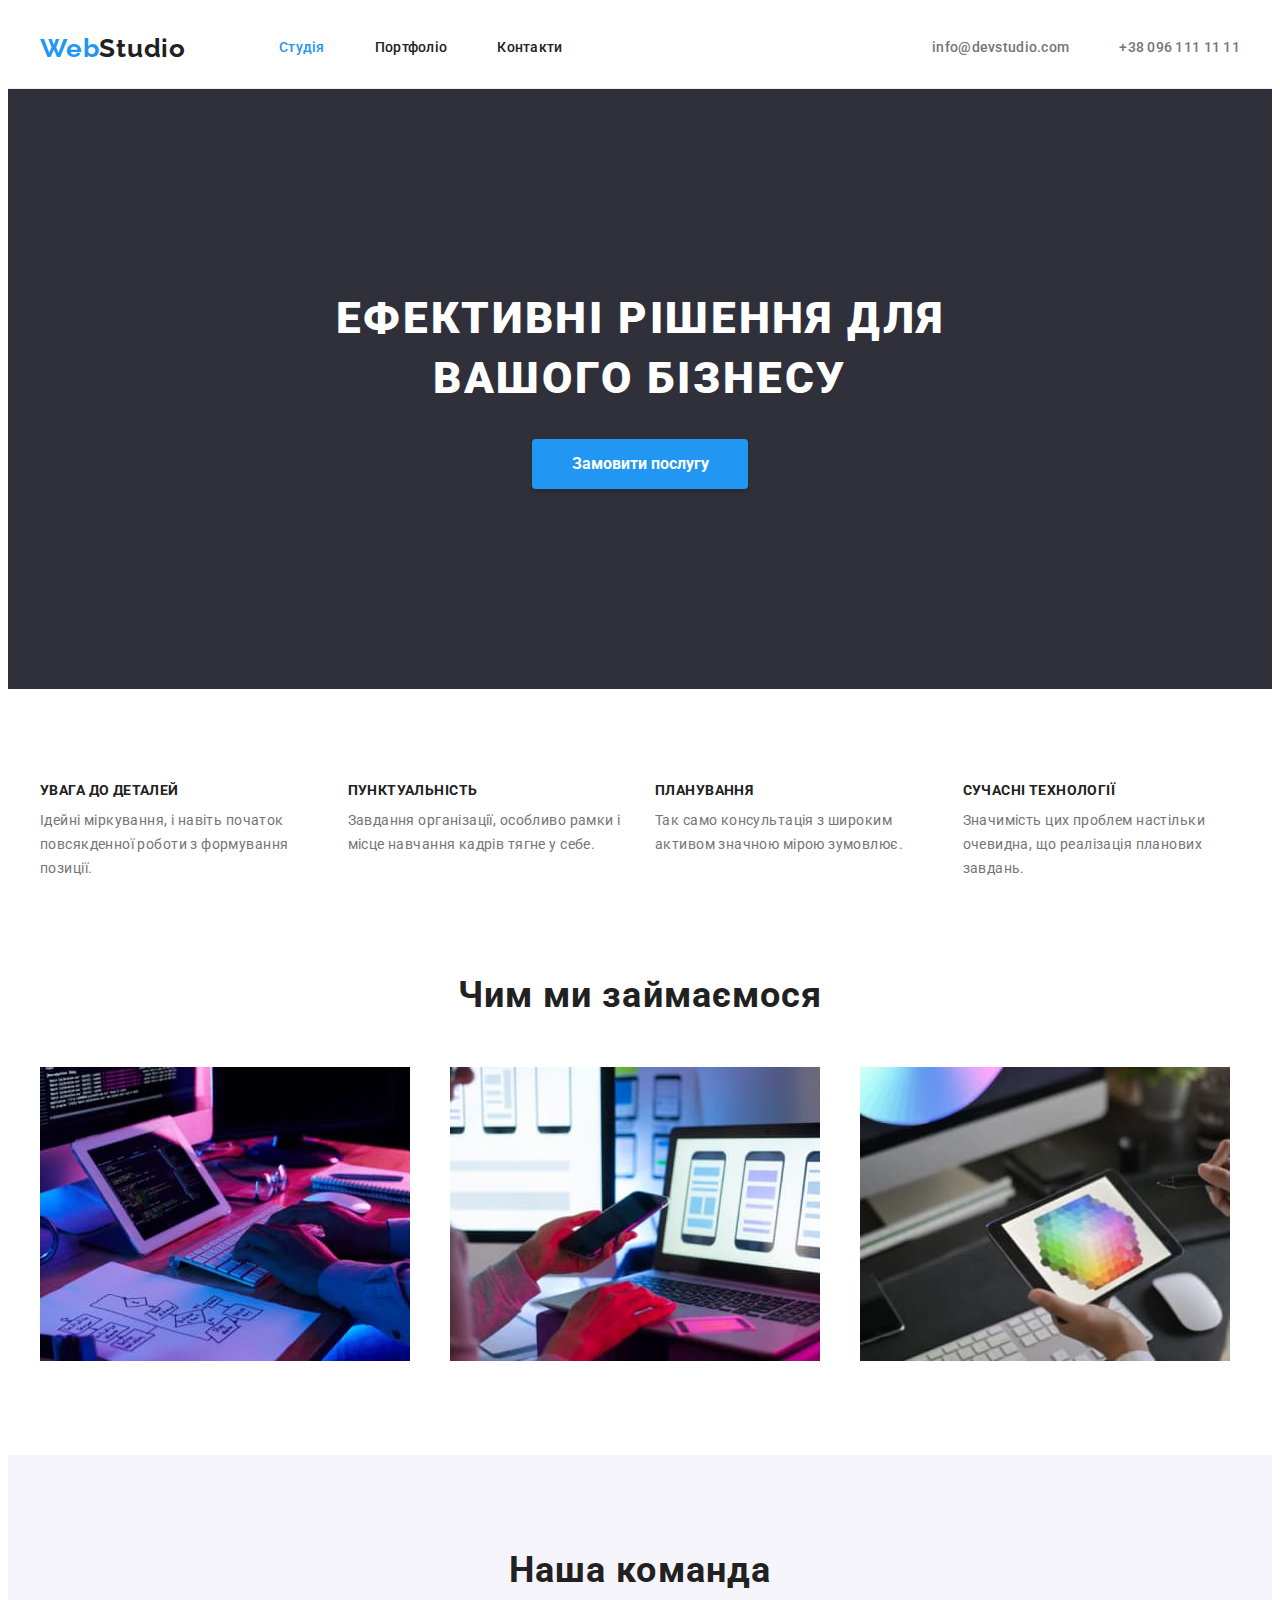
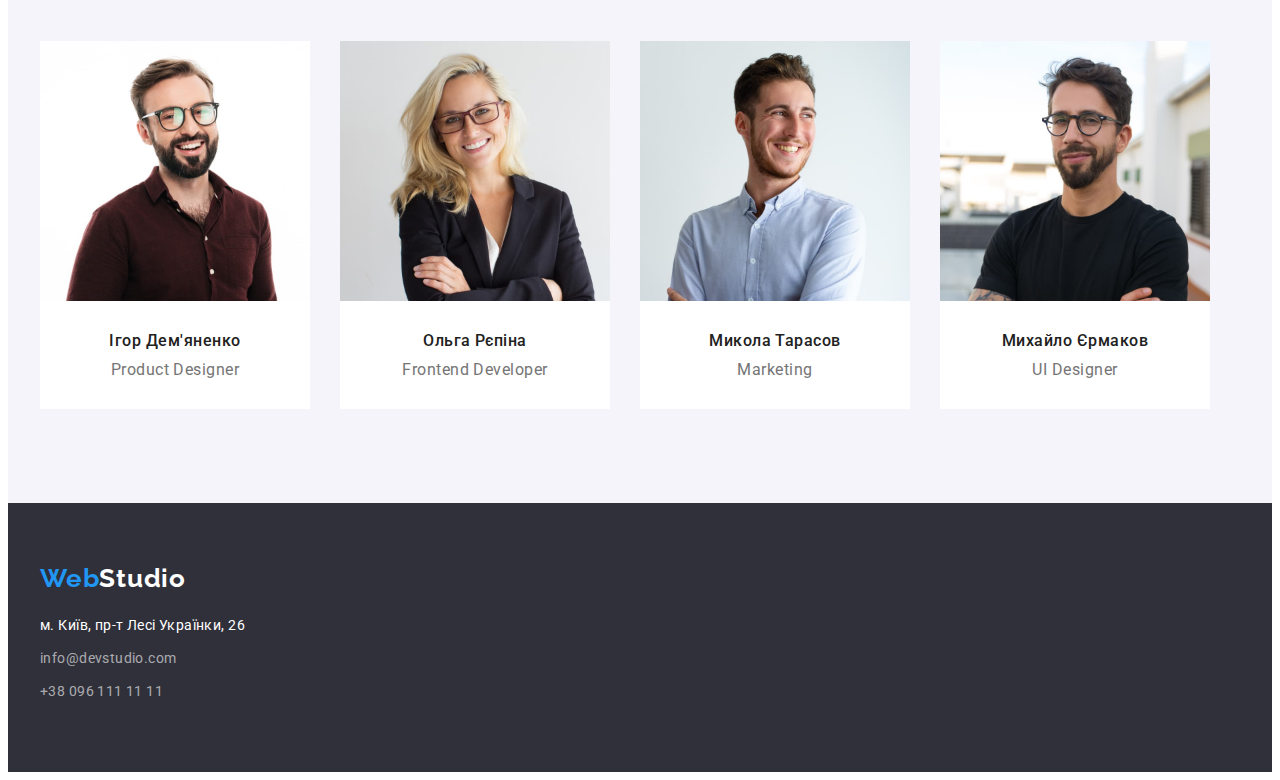
==== index.html @ 2ef39033 "Перенесены файлы." ====
<!DOCTYPE html>
<html lang="uk">

<head>
  <meta charset="UTF-8" />
  <meta http-equiv="X-UA-Compatible" content="IE=edge" />
  <meta name="viewport" content="width=device-width, initial-scale=1.0" />
  <title>Document</title>
  <link rel="preconnect" href="https://fonts.googleapis.com" />
  <link rel="preconnect" href="https://fonts.gstatic.com" crossorigin />
  <link href="https://fonts.googleapis.com/css2?family=Raleway:wght@700&family=Roboto:wght@400;500;700;900&display=swap"
    rel="stylesheet" />
  <link rel="stylesheet" href="https://cdnjs.cloudflare.com/ajax/libs/modern-normalize/1.1.0/modern-normalize.min.css"
    integrity="sha512-wpPYUAdjBVSE4KJnH1VR1HeZfpl1ub8YT/NKx4PuQ5NmX2tKuGu6U/JRp5y+Y8XG2tV+wKQpNHVUX03MfMFn9Q=="
    crossorigin="anonymous" referrerpolicy="no-referrer" />
  <link rel="stylesheet" href="./css/styles.css" />
</head>

<body>
  <!--Header-->
  <header class="header">
    <div class="container header-navigation">
      <nav class="navigation header-navigation">
        <a class="logo link" href="./index.html">Web<span>Studio</span></a>

        <ul class="header-list list">
          <li class="list-item">
            <a class="header-item link current" href="./index.html">Студія</a>
          </li>
          <li class="list-item">
            <a class="header-item link" href="./portfolio.html">Портфоліо</a>
          </li>
          <li class="list-item"><a class="header-item link" href="#">Контакти</a></li>
        </ul>
      </nav>
      <ul class="header-adress list">
        <li class="list-item">
          <a class="adress-item link" href="mailto:info@devstudio.com">info@devstudio.com</a>
        </li>
        <li class="list-item">
          <a class="adress-item link" href="tel:+380961111111">+38 096 111 11 11</a>
        </li>
      </ul>
    </div>
  </header>

  <main>
    <!--Heroes-->
    <section class="heroes">
      <div class="container">
        <h1 class="heroes-titel">Ефективні рішення для вашого бізнесу</h1>
        <button class="heroes-button" type="button">Замовити послугу</button>
      </div>
    </section>

    <!--Feature-->
    <section class="feature">
      <div class="container">
        <h2 class="visually-hidden">Особливості</h2>
        <ul class="feature-list list">
          <li class="feature-item">
            <h3 class="feature-titel">увага до деталей</h3>
            <p class="feature-text">
              Ідейні міркування, і навіть початок повсякденної роботи з формування позиції.
            </p>
          </li>
          <li class="feature-item">
            <h3 class="feature-titel">пунктуальність</h3>
            <p class="feature-text">
              Завдання організації, особливо рамки і місце навчання кадрів тягне у себе.
            </p>
          </li>
          <li class="feature-item">
            <h3 class="feature-titel">планування</h3>
            <p class="feature-text">
              Так само консультація з широким активом значною мірою зумовлює.
            </p>
          </li>
          <li class="feature-item">
            <h3 class="feature-titel">сучасні технології</h3>
            <p class="feature-text">
              Значимість цих проблем настільки очевидна, що реалізація планових завдань.
            </p>
          </li>
        </ul>
      </div>
    </section>

    <!--Activities-->
    <section class="activities">
      <div class="container">
        <h2 class="activities-titel">Чим ми займаємося</h2>
        <ul class="activities-list list">
          <li class="activities-list-item">
            <img class="activities-item" src="./images/work-on-laptop.jpg"
              alt="людина набирає на клавіатурі, на моніторі зображено код" width="370" />
          </li>
          <li class="activities-list-item">
            <img class="activities-item" src="./images/notebook-and-tel.jpg"
              alt="людина тримає телефон на моніторі зображення розмітки на телефон" width="370" />
          </li>
          <li class="activities-list-item">
            <img class="activities-item" src="./images/laptop-and-mause.jpg" alt="на планшеті зображено колірну палітру"
              width="370" />
          </li>
        </ul>
      </div>
    </section>

    <!--Our team-->
    <section class="team">
      <div class="container">
        <h2 class="team-titel">Наша команда</h2>
        <ul class="team-list list">
          <li class="team-list-item">
            <img class="team-image" src="./images/team/product-designer.jpg" alt="продакт дизайнер" width="270" />
            <h3 class="team-undertitel">Ігор Дем'яненко</h3>
            <p class="team-text">Product Designer</p>
          </li>
          <li class="team-list-item">
            <img class="team-image" src="./images/team/frontend-developer.jpg" alt="фронтенд розробник" width="270" />
            <h3 class="team-undertitel">Ольга Рєпіна</h3>
            <p class="team-text">Frontend Developer</p>
          </li>
          <li class="team-list-item">
            <img class="team-image" src="./images/team/marketing.jpg" alt="маркетолог" width="270" />
            <h3 class="team-undertitel">Микола Тарасов</h3>
            <p class="team-text">Marketing</p>
          </li>
          <li class="team-list-item">
            <img class="team-image" src="./images/team/uI-designer.jpg" alt="UI-дизайнер" width="270" />
            <h3 class="team-undertitel">Михайло Єрмаков</h3>
            <p class="team-text">UI Designer</p>
          </li>
        </ul>
      </div>
    </section>
  </main>

  <!--Footer-->
  <footer class="footer">
    <div class="container">
      <a href="./index.html" class="logo link footer">Web<span>Studio</span></a>
      <address class="footer-adress">
        <ul class="list">
          <li>
            <a class="footer-link link" href="https://goo.gl/maps/mQ2EMZRai4qMG1Mf6" target="_blank"
              rel="noopener noreferrer nofollow">м. Київ, пр-т Лесі Українки, 26
            </a>
          </li>
          <li>
            <a class="footer-link link adress-link" href="mailto:info@devstudio.com">info@devstudio.com</a>
          </li>
          <li>
            <a class="footer-link link adress-link" href="tel:+380961111111">+38 096 111 11 11</a>
          </li>
        </ul>
      </address>
    </div>
  </footer>
</body>

</html>
---- css/styles.css ----
:root {
  --main-color-titel: #212121;
  --main-color-text: #757575;
  --color-blue: #2196f3;
  --color-white: #ffffff;
  --color-activ-button: #188ce8;
  --color-background-heroes: #2f303a;
  --color-background-our-team: #f5f4fa;
  --color-border: #eeeeee;
  --color-backgraund-link: rgba(255, 255, 255, 0.6);
  --color-border-head: #ececec;
}

body {
  font-family: 'Roboto', sans-serif;
  background-color: var(--color-white);
  color: var(--main-color-text);
}

.container {
  margin-left: auto;
  margin-right: auto;
  width: 1200px;
  padding-left: 15px;
  padding-right: 15px;
  /* outline: 2px solid red; */
}

.link {
  text-decoration: none;
  font-style: normal;
}

.list {
  list-style: none;
  margin: 0;
  padding: 0;
}

.visually-hidden {
  position: absolute;
  width: 1px;
  height: 1px;
  margin: -1px;
  border: 0;
  padding: 0;
  white-space: nowrap;
  clip-path: inset(100%);
  clip: rect(0 0 0 0);
  overflow: hidden;
}

h1,
h2,
h3,
h4,
h5,
h6,
p {
  margin: 0;
  padding: 0;
}

/* HEADER */
.header {
  border-bottom: 1px solid var(--color-border-head);
}

.header-navigation {
  display: flex;
  align-items: center;
}

.logo {
  margin-right: 93px;

  font-family: 'Raleway', sans-serif;
  font-weight: 700;
  font-size: 26px;
  line-height: 1.19;
  letter-spacing: 0.03em;
  color: var(--color-blue);
}

.logo > span {
  color: var(--main-color-titel);
}

.header-list {
  display: flex;
}

.header-list > .list-item:not(:last-child) {
  margin-right: 50px;
}

.header-item {
  display: block;
  padding-top: 32px;
  padding-bottom: 32px;

  font-weight: 500;
  font-size: 14px;
  line-height: 1.14;
  letter-spacing: 0.02em;
  color: var(--main-color-titel);
}

.header-item.current {
  color: var(--color-blue);
}

.header-item:hover,
.header-item:focus {
  color: var(--color-blue);
}

.header-adress {
  display: flex;
  margin-left: auto;
}

.header-adress > .list-item:not(:last-child) {
  margin-right: 50px;
}

.adress-item {
  display: block;
  padding-top: 32px;
  padding-bottom: 32px;

  font-weight: 500;
  font-size: 14px;
  line-height: 1.14;
  letter-spacing: 0.02em;
  color: var(--main-color-text);
}

.adress-item:hover,
.adress-item:focus {
  color: var(--color-blue);
}

/* Heroes */
.heroes {
  padding-top: 200px;
  padding-bottom: 200px;
  text-align: center;

  background-color: var(--color-background-heroes);
}

.heroes-titel {
  max-width: 696px;
  margin-bottom: 30px;
  margin-left: auto;
  margin-right: auto;

  font-weight: 900;
  font-size: 44px;
  line-height: 1.36;
  letter-spacing: 0.06em;
  text-transform: uppercase;
  color: var(--color-white);
}

.heroes-button {
  display: inline-block;
  background: var(--color-blue);
  box-shadow: 0px 4px 4px rgba(0, 0, 0, 0.15);
  border-radius: 4px;
  padding: 10px 32px;
  min-width: 216px;
  border: none;

  color: var(--color-white);
  font-family: inherit;
  font-weight: 700;
  font-size: 16px;
  line-height: 1.88;
  text-align: center;
  cursor: pointer;
}

.heroes-button:hover {
  background: var(--color-activ-button);
}

/* Feature */
.feature {
  padding-top: 94px;
  padding-bottom: 94px;
}

.feature-list {
  display: flex;
  column-gap: 30px;
}

.feature-item {
  width: calc((100% - 3 * 30px) / 4);
}

.feature-titel {
  margin-bottom: 10px;

  font-weight: 700;
  font-size: 14px;
  line-height: 1.14;
  letter-spacing: 0.03em;
  text-transform: uppercase;
  color: var(--main-color-titel);
}

.feature-text {
  font-size: 14px;
  line-height: 1.71;
  letter-spacing: 0.03em;
}

/* Activities */
.activities {
  padding-bottom: 94px;
}

.activities-list {
  display: flex;
  column-gap: 30px;
}

.activities-list-item {
  width: calc((100% - 2 * 30px) / 3);
}

.activities-titel {
  margin-bottom: 50px;

  font-weight: 700;
  font-size: 36px;
  line-height: 1.17;
  text-align: center;
  letter-spacing: 0.03em;
  color: var(--main-color-titel);
}

.activities-item {
  display: block;
}

/* Our team */
.team {
  padding-top: 94px;
  padding-bottom: 94px;
  background-color: var(--color-background-our-team);
}

.team-list {
  display: flex;
  column-gap: 30px;
}

.team-list-item {
  width: calc((100% - 3 * 30px) / 4);
  background-color: var(--color-white);
}

.team-titel {
  margin-bottom: 50px;

  font-weight: 700;
  font-size: 36px;
  line-height: 1.17;
  text-align: center;
  letter-spacing: 0.03em;
  color: var(--main-color-titel);
}

.team-list-item {
  padding-bottom: 30px;
  width: 270px;
}

.team-image {
  display: block;
  margin-bottom: 30px;
}

.team-undertitel {
  margin-bottom: 10px;

  font-weight: 500;
  font-size: 16px;
  line-height: 1.19;
  letter-spacing: 0.03em;
  text-align: center;
  color: var(--main-color-titel);
}

.team-text {
  display: block;

  font-size: 16px;
  line-height: 1.19;
  letter-spacing: 0.03em;
  text-align: center;
}

/* Footer */
.footer {
  padding-top: 60px;
  padding-bottom: 60px;

  background: var(--color-background-heroes);
}

.logo.footer {
  display: inline-block;
  padding: 0;
  margin-bottom: 20px;
  margin-right: 0;
}

.logo.footer > span {
  color: var(--color-white);
}

.footer-adress {
  min-width: 231px;
}

.footer-link {
  display: inline-block;
  margin-bottom: 9px;

  font-size: 14px;
  line-height: 1.71;
  letter-spacing: 0.03em;
  color: var(--color-white);
}

.footer-link:hover,
.footer-link:focus {
  color: var(--color-blue);
}

.adress-link {
  color: var(--color-backgraund-link);
}

/*------------------------------------------- Project */
.project {
  padding-top: 94px;
  padding-bottom: 94px;
}

.project-button-list {
  display: flex;
  margin-bottom: 50px;
  justify-content: center;
}

.filter-list-item:not(:last-child) {
  margin-right: 8px;
}

.project-button {
  display: inline-block;
  padding: 6px 22px;
  min-width: 73px;

  font-family: inherit;
  font-weight: 500;
  font-size: 16px;
  line-height: 1.63;
  text-align: center;
  letter-spacing: 0.03em;
  color: var(--main-color-titel);
  cursor: pointer;

  background: var(--color-background-our-team);
  border: none;
  border-radius: 4px;
}

.project-button:hover,
.project-button:focus {
  color: var(--color-white);
  background-color: var(--color-blue);
}

.project-list {
  display: flex;
  flex-wrap: wrap;
  gap: 30px;
}

.item-project {
  width: calc((100% - 2 * 30px) / 3);
}

.project-imege {
  display: block;
}

.list-wraper {
  padding: 20px 24px;

  border-bottom: 1px solid var(--color-border);
  border-left: 1px solid var(--color-border);
  border-right: 1px solid var(--color-border);
}

.project-titel {
  margin-bottom: 4px;

  font-weight: 700;
  font-size: 18px;
  line-height: 2;
  letter-spacing: 0.06em;
  color: var(--main-color-titel);
}

.project-text {
  font-size: 16px;
  line-height: 1.88;
  letter-spacing: 0.03em;
  color: var(--main-color-text);
}
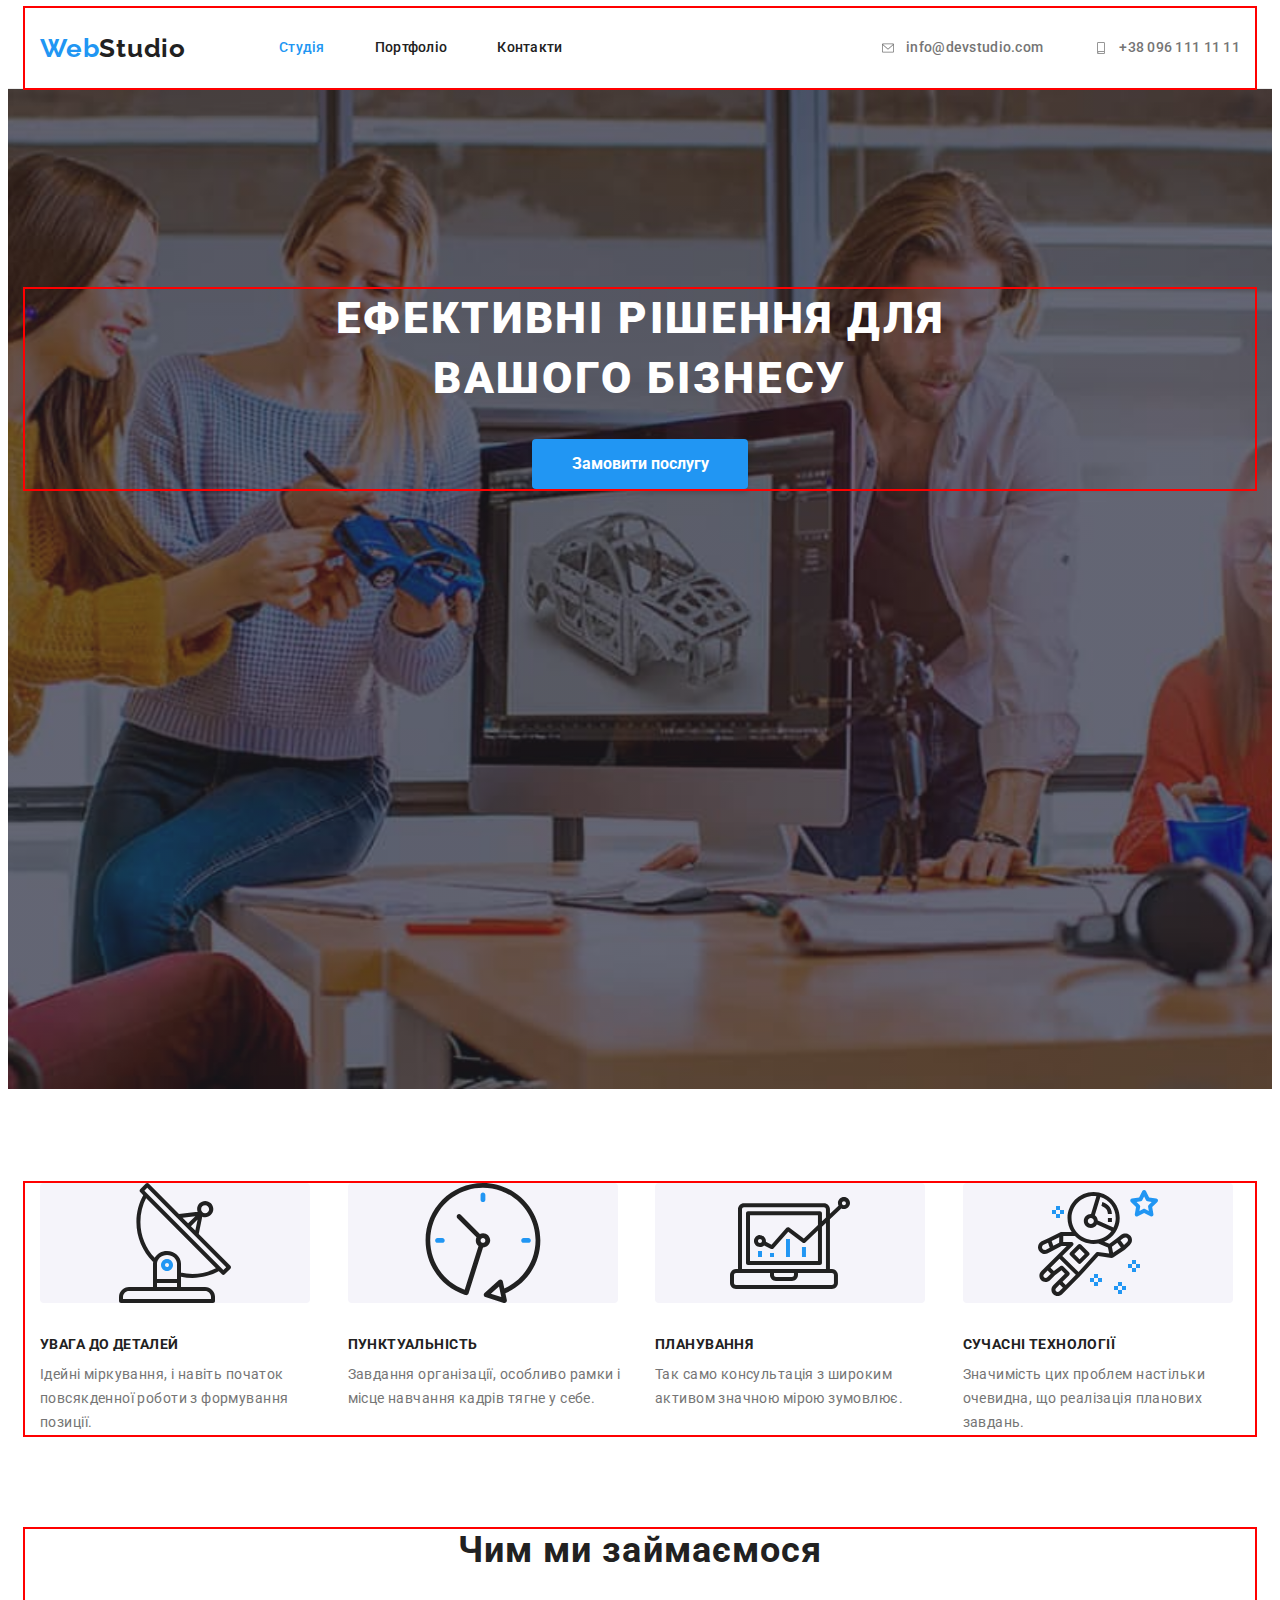
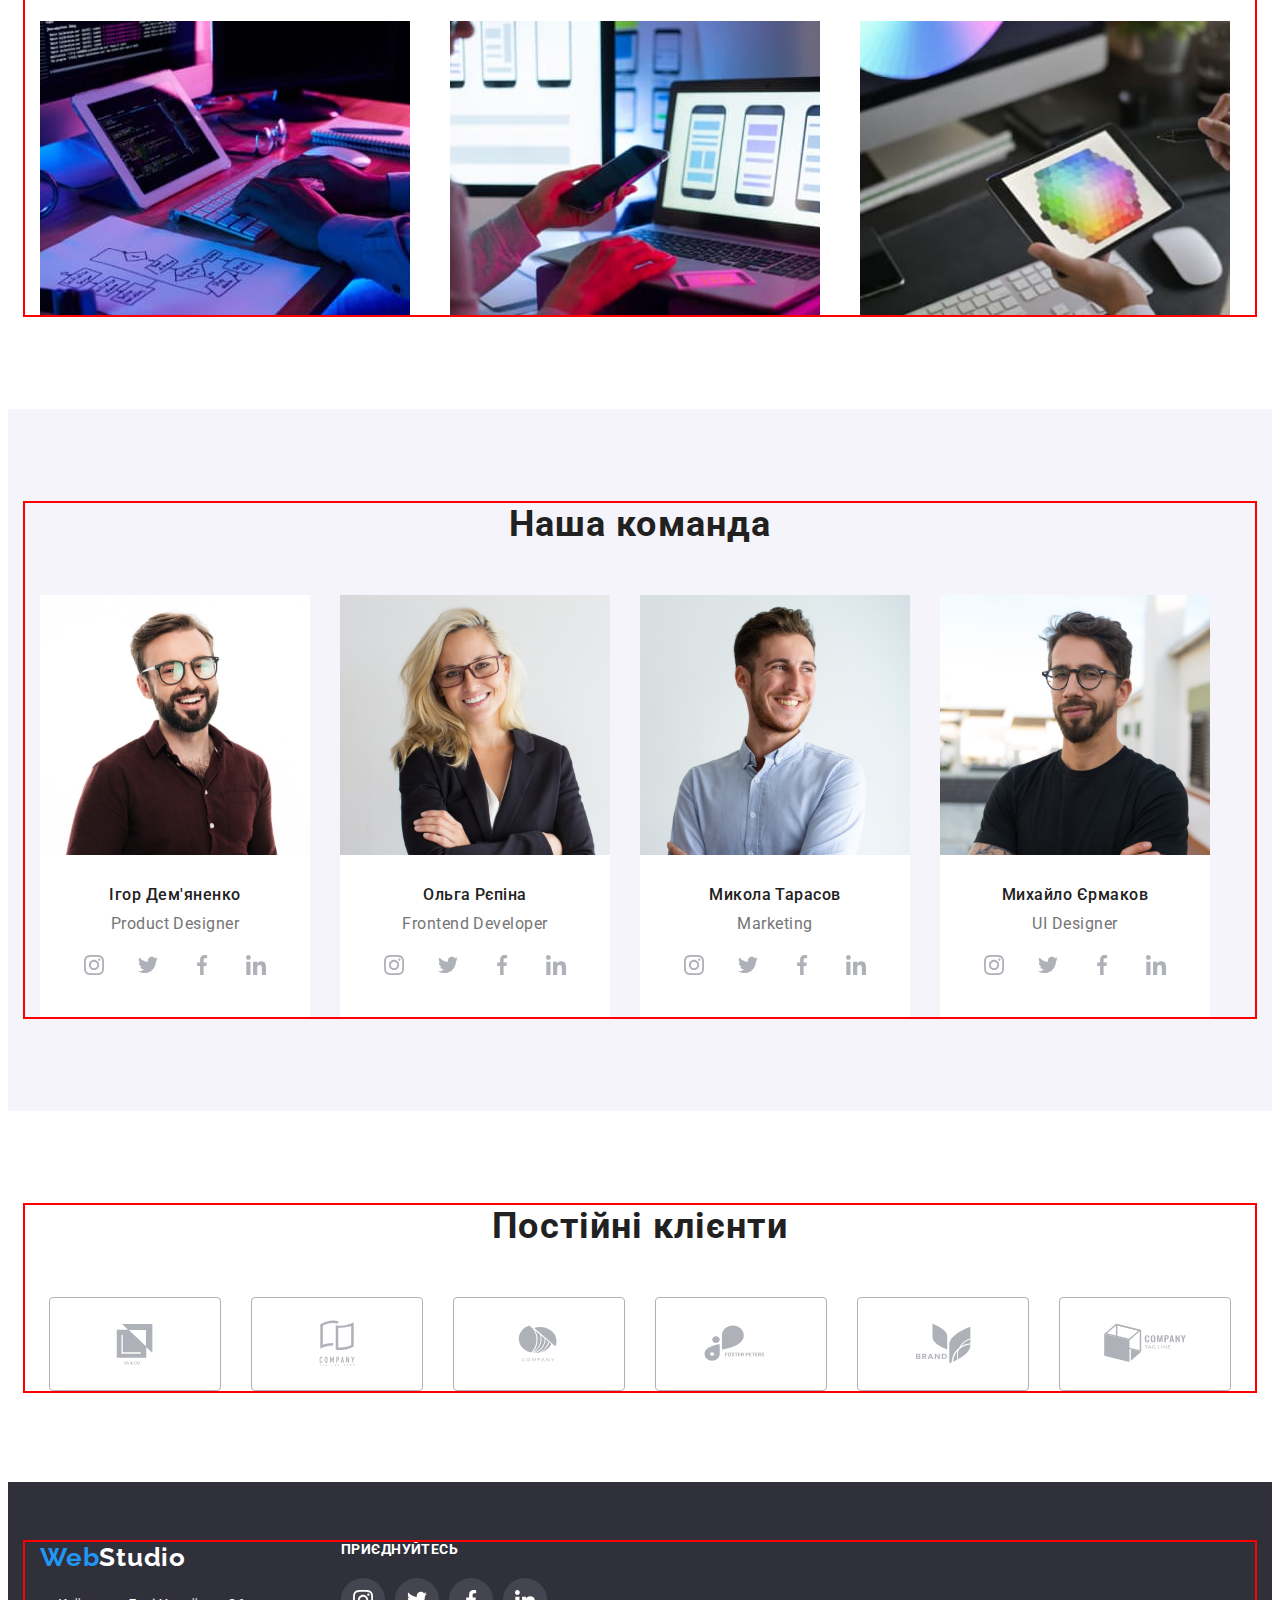
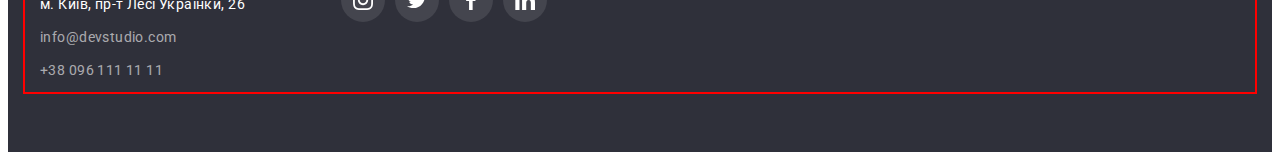
==== commit 3fc125ad: "Добавлены эффекты с иконками" ====
--- a/index.html
+++ b/index.html
@@ -35,10 +35,14 @@
       </nav>
       <ul class="header-adress list">
         <li class="list-item">
-          <a class="adress-item link" href="mailto:info@devstudio.com">info@devstudio.com</a>
+          <a class="adress-item link" href="mailto:info@devstudio.com"><svg class="icon-contact" width="16" height="12">
+              <use href="./images/symbol-defs.svg#icon-mail"></use>
+            </svg>info@devstudio.com</a>
         </li>
         <li class="list-item">
-          <a class="adress-item link" href="tel:+380961111111">+38 096 111 11 11</a>
+          <a class="adress-item link" href="tel:+380961111111"><svg class="icon-contact" width="16" height="12">
+              <use href="./images/symbol-defs.svg#icon-smartphone"></use>
+            </svg>+38 096 111 11 11</a>
         </li>
       </ul>
     </div>
@@ -59,24 +63,36 @@
         <h2 class="visually-hidden">Особливості</h2>
         <ul class="feature-list list">
           <li class="feature-item">
+            <svg class="feature-icon" width="270" height="120">
+              <use href="./images/symbol-defs.svg#icon-antenna"></use>
+            </svg>
             <h3 class="feature-titel">увага до деталей</h3>
             <p class="feature-text">
               Ідейні міркування, і навіть початок повсякденної роботи з формування позиції.
             </p>
           </li>
           <li class="feature-item">
+            <svg class="feature-icon" width="270" height="120">
+              <use href="./images/symbol-defs.svg#icon-clock"></use>
+            </svg>
             <h3 class="feature-titel">пунктуальність</h3>
             <p class="feature-text">
               Завдання організації, особливо рамки і місце навчання кадрів тягне у себе.
             </p>
           </li>
           <li class="feature-item">
+            <svg class="feature-icon" width="270" height="120">
+              <use href="./images/symbol-defs.svg#icon-diagram"></use>
+            </svg>
             <h3 class="feature-titel">планування</h3>
             <p class="feature-text">
               Так само консультація з широким активом значною мірою зумовлює.
             </p>
           </li>
           <li class="feature-item">
+            <svg class="feature-icon" width="270" height="120">
+              <use href="./images/symbol-defs.svg#icon-astronaut"></use>
+            </svg>
             <h3 class="feature-titel">сучасні технології</h3>
             <p class="feature-text">
               Значимість цих проблем настільки очевидна, що реалізація планових завдань.
@@ -116,21 +132,152 @@
             <img class="team-image" src="./images/team/product-designer.jpg" alt="продакт дизайнер" width="270" />
             <h3 class="team-undertitel">Ігор Дем'яненко</h3>
             <p class="team-text">Product Designer</p>
+            <ul class="team-soc-list list">
+              <li class="team-soc-item">
+                <a href="" class="team-soc-link"><svg class="team-icin" width="20" height="20">
+                    <use href="./images/symbol-defs.svg#icon-instagram"></use>
+                  </svg>
+                </a>
+              </li>
+              <li class="team-soc-item">
+                <a href="" class="team-soc-link"><svg class="team-icin" width="20" height="20">
+                    <use href="./images/symbol-defs.svg#icon-twitter"></use>
+                  </svg></a>
+              </li>
+              <li class="team-soc-item">
+                <a href="" class="team-soc-link"><svg class="team-icin" width="20" height="20">
+                    <use href="./images/symbol-defs.svg#icon-facebook"></use>
+                  </svg></a>
+              </li>
+              <li class="team-soc-item">
+                <a href="" class="team-soc-link"><svg class="team-icin" width="20" height="20">
+                    <use href="./images/symbol-defs.svg#icon-linkedin"></use>
+                  </svg></a>
+              </li>
+            </ul>
           </li>
           <li class="team-list-item">
             <img class="team-image" src="./images/team/frontend-developer.jpg" alt="фронтенд розробник" width="270" />
             <h3 class="team-undertitel">Ольга Рєпіна</h3>
             <p class="team-text">Frontend Developer</p>
+            <ul class="team-soc-list list">
+              <li class="team-soc-item">
+                <a href="" class="team-soc-link"><svg class="team-icin" width="20" height="20">
+                    <use href="./images/symbol-defs.svg#icon-instagram"></use>
+                  </svg>
+                </a>
+              </li>
+              <li class="team-soc-item">
+                <a href="" class="team-soc-link"><svg class="team-icin" width="20" height="20">
+                    <use href="./images/symbol-defs.svg#icon-twitter"></use>
+                  </svg></a>
+              </li>
+              <li class="team-soc-item">
+                <a href="" class="team-soc-link"><svg class="team-icin" width="20" height="20">
+                    <use href="./images/symbol-defs.svg#icon-facebook"></use>
+                  </svg></a>
+              </li>
+              <li class="team-soc-item">
+                <a href="" class="team-soc-link"><svg class="team-icin" width="20" height="20">
+                    <use href="./images/symbol-defs.svg#icon-linkedin"></use>
+                  </svg></a>
+              </li>
+            </ul>
           </li>
           <li class="team-list-item">
             <img class="team-image" src="./images/team/marketing.jpg" alt="маркетолог" width="270" />
             <h3 class="team-undertitel">Микола Тарасов</h3>
             <p class="team-text">Marketing</p>
+            <ul class="team-soc-list list">
+              <li class="team-soc-item">
+                <a href="" class="team-soc-link"><svg class="team-icin" width="20" height="20">
+                    <use href="./images/symbol-defs.svg#icon-instagram"></use>
+                  </svg>
+                </a>
+              </li>
+              <li class="team-soc-item">
+                <a href="" class="team-soc-link"><svg class="team-icin" width="20" height="20">
+                    <use href="./images/symbol-defs.svg#icon-twitter"></use>
+                  </svg></a>
+              </li>
+              <li class="team-soc-item">
+                <a href="" class="team-soc-link"><svg class="team-icin" width="20" height="20">
+                    <use href="./images/symbol-defs.svg#icon-facebook"></use>
+                  </svg></a>
+              </li>
+              <li class="team-soc-item">
+                <a href="" class="team-soc-link"><svg class="team-icin" width="20" height="20" fill="black">
+                    <use href="./images/symbol-defs.svg#icon-linkedin"></use>
+                  </svg></a>
+              </li>
+            </ul>
           </li>
           <li class="team-list-item">
             <img class="team-image" src="./images/team/uI-designer.jpg" alt="UI-дизайнер" width="270" />
             <h3 class="team-undertitel">Михайло Єрмаков</h3>
             <p class="team-text">UI Designer</p>
+            <ul class="team-soc-list list">
+              <li class="team-soc-item">
+                <a href="" class="team-soc-link"><svg class="team-icin" width="20" height="20">
+                    <use href="./images/symbol-defs.svg#icon-instagram"></use>
+                  </svg>
+                </a>
+              </li>
+              <li class="team-soc-item">
+                <a href="" class="team-soc-link"><svg class="team-icin" width="20" height="20">
+                    <use href="./images/symbol-defs.svg#icon-twitter"></use>
+                  </svg></a>
+              </li>
+              <li class="team-soc-item">
+                <a href="" class="team-soc-link"><svg class="team-icin" width="20" height="20">
+                    <use href="./images/symbol-defs.svg#icon-facebook"></use>
+                  </svg></a>
+              </li>
+              <li class="team-soc-item">
+                <a href="" class="team-soc-link"><svg class="team-icin" width="20" height="20">
+                    <use href="./images/symbol-defs.svg#icon-linkedin"></use>
+                  </svg></a>
+              </li>
+            </ul>
+          </li>
+        </ul>
+      </div>
+    </section>
+
+    <!-- Clients -->
+    <section class="clients">
+      <div class="container">
+        <h2 class="titel-clients">Постійні клієнти</h2>
+        <ul class="clients-list list">
+          <li>
+            <a class="clients-link" href=""><svg class="clients-icon" width="170" height="92">
+                <use href="./images/symbol-defs.svg#icon-Logo0"></use>
+              </svg></a>
+          </li>
+          <li>
+            <a class="clients-link" href=""><svg class="clients-icon" width="170" height="92">
+                <use href="./images/symbol-defs.svg#icon-Logo1"></use>
+              </svg></a>
+          </li>
+          <li>
+            <a class="clients-link" href=""><svg class="clients-icon" width="170" height="92">
+                <use href="./images/symbol-defs.svg#icon-Logo2"></use>
+              </svg></a>
+          </li>
+          <li>
+            <a class="clients-link" href=""><svg class="clients-icon" width="170" height="92">
+                <use href="./images/symbol-defs.svg#icon-Logo3"></use>
+              </svg></a>
+          </li>
+          <li>
+            <a class="clients-link" href=""><svg class="clients-icon" width="170" height="92">
+                <use href="./images/symbol-defs.svg#icon-Logo4"></use>
+              </svg></a>
+          </li>
+          <li>
+            <a class="clients-link" href=""><svg class="clients-icon" width="170" height="92">
+                <use href="./images/symbol-defs.svg#icon-Logo5"></use>
+              </svg></a>
           </li>
         </ul>
       </div>
@@ -140,22 +287,52 @@
   <!--Footer-->
   <footer class="footer">
     <div class="container">
-      <a href="./index.html" class="logo link footer">Web<span>Studio</span></a>
-      <address class="footer-adress">
-        <ul class="list">
-          <li>
-            <a class="footer-link link" href="https://goo.gl/maps/mQ2EMZRai4qMG1Mf6" target="_blank"
-              rel="noopener noreferrer nofollow">м. Київ, пр-т Лесі Українки, 26
-            </a>
-          </li>
-          <li>
-            <a class="footer-link link adress-link" href="mailto:info@devstudio.com">info@devstudio.com</a>
-          </li>
-          <li>
-            <a class="footer-link link adress-link" href="tel:+380961111111">+38 096 111 11 11</a>
-          </li>
-        </ul>
-      </address>
+      <div class="wraper-footer-content">
+        <div class="wraper-footer-list">
+          <a href="./index.html" class="logo link footer">Web<span>Studio</span></a>
+          <address class="footer-adress">
+            <ul class="list">
+              <li>
+                <a class="footer-link link" href="https://goo.gl/maps/mQ2EMZRai4qMG1Mf6" target="_blank"
+                  rel="noopener noreferrer nofollow">м. Київ, пр-т Лесі Українки, 26
+                </a>
+              </li>
+              <li>
+                <a class="footer-link link adress-link" href="mailto:info@devstudio.com">info@devstudio.com</a>
+              </li>
+              <li>
+                <a class="footer-link link adress-link" href="tel:+380961111111">+38 096 111 11 11</a>
+              </li>
+            </ul>
+          </address>
+        </div>
+
+        <div class="wraper-footer-soc-list">
+          <p class="footer-text">приєднуйтесь</p>
+          <ul class="footer-list list">
+            <li>
+              <a href="" class="footer-soc-link"><svg class="footer-icon" width="20" height="20">
+                  <use href="./images/symbol-defs.svg#icon-instagram-footer"></use>
+                </svg></a>
+            </li>
+            <li>
+              <a href="" class="footer-soc-link"><svg class="footer-icon" width="20" height="20">
+                  <use href="./images/symbol-defs.svg#icon-twitter-footer"></use>
+                </svg></a>
+            </li>
+            <li>
+              <a href="" class="footer-soc-link"><svg class="footer-icon" width="20" height="20">
+                  <use href="./images/symbol-defs.svg#icon-facebook-footer"></use>
+                </svg></a>
+            </li>
+            <li>
+              <a href="" class="footer-soc-link"><svg class="footer-icon" width="20" height="20">
+                  <use href="./images/symbol-defs.svg#icon-linkedin-footer"></use>
+                </svg></a>
+            </li>
+          </ul>
+        </div>
+      </div>
     </div>
   </footer>
 </body>
--- a/css/styles.css
+++ b/css/styles.css
@@ -23,7 +23,7 @@
   width: 1200px;
   padding-left: 15px;
   padding-right: 15px;
-  /* outline: 2px solid red; */
+  outline: 2px solid red;
 }
 
 .link {
@@ -125,7 +125,8 @@
 }
 
 .adress-item {
-  display: block;
+  display: flex;
+  align-items: center;
   padding-top: 32px;
   padding-bottom: 32px;
 
@@ -136,9 +137,19 @@
   color: var(--main-color-text);
 }
 
+.icon-contact {
+  margin-right: 10px;
+  fill: var(--main-color-text);
+}
+
 .adress-item:hover,
 .adress-item:focus {
   color: var(--color-blue);
+}
+
+.adress-item:hover > .icon-contact,
+.adress-item:focus > .icon-contact {
+  fill: var(--color-blue);
 }
 
 /* Heroes */
@@ -147,6 +158,15 @@
   padding-bottom: 200px;
   text-align: center;
 
+  max-width: 1600px;
+  min-height: 600px;
+  margin-left: auto;
+  margin-right: auto;
+  background-image: linear-gradient(rgba(47, 48, 58, 0.4), rgba(47, 48, 58, 0.4)),
+    url(../images/heroes-background.jpg);
+  background-repeat: no-repeat;
+  background-position: center;
+  background-size: cover;
   background-color: var(--color-background-heroes);
 }
 
@@ -201,6 +221,12 @@
   width: calc((100% - 3 * 30px) / 4);
 }
 
+.feature-icon {
+  background: #f5f4fa;
+  border-radius: 4px;
+  margin-bottom: 30px;
+}
+
 .feature-titel {
   margin-bottom: 10px;
 
@@ -298,11 +324,88 @@
 
 .team-text {
   display: block;
+  margin-bottom: 10px;
 
   font-size: 16px;
   line-height: 1.19;
   letter-spacing: 0.03em;
   text-align: center;
+}
+
+.team-soc-list {
+  display: flex;
+  justify-content: center;
+  gap: 10px;
+}
+
+.team-soc-link {
+  width: 44px;
+  height: 44px;
+  border-radius: 50%;
+  display: flex;
+  align-items: center;
+  justify-content: center;
+}
+
+.team-soc-link:hover,
+.team-soc-link:focus {
+  background-color: var(--color-blue);
+}
+
+.team-icin {
+  fill: #afb1b8;
+}
+
+.team-soc-link:hover > .team-icin,
+.team-soc-link:focus > .team-icin {
+  fill: #ffffff;
+}
+
+/* Clients */
+.clients {
+  padding-top: 94px;
+  padding-bottom: 91px;
+}
+
+.titel-clients {
+  font-weight: 700;
+  font-size: 36px;
+  line-height: 1.17;
+  text-align: center;
+  letter-spacing: 0.03em;
+  color: var(--main-color-titel);
+  margin-bottom: 50px;
+}
+
+.clients-list {
+  display: flex;
+  justify-content: center;
+  gap: 30px;
+}
+
+.clients-link {
+  width: 170px;
+  height: 92px;
+  display: flex;
+  justify-content: center;
+  align-items: center;
+
+  border: 1px solid #afb1b8;
+  border-radius: 4px;
+}
+
+.clients-icon {
+  fill: #afb1b8;
+}
+
+.clients-link:hover,
+.clients-link:focus {
+  border: 1px solid var(--color-blue);
+}
+
+.clients-link:hover > .clients-icon,
+.clients-link:focus > .clients-icon {
+  fill: var(--color-blue);
 }
 
 /* Footer */
@@ -311,6 +414,10 @@
   padding-bottom: 60px;
 
   background: var(--color-background-heroes);
+}
+
+.wraper-footer-content {
+  display: flex;
 }
 
 .logo.footer {
@@ -347,6 +454,46 @@
   color: var(--color-backgraund-link);
 }
 
+.wraper-footer-soc-list {
+  margin-left: 70px;
+}
+
+.footer-text {
+  font-weight: 700;
+  font-size: 14px;
+  line-height: 1.14;
+  letter-spacing: 0.03em;
+  text-transform: uppercase;
+  mp: 78px;
+  margin-bottom: 20px;
+
+  color: #ffffff;
+}
+
+.footer-list {
+  display: flex;
+  gap: 10px;
+}
+.footer-soc-link {
+  width: 44px;
+  height: 44px;
+  background-color: rgba(255, 255, 255, 0.1);
+  display: block;
+  border-radius: 50%;
+  display: flex;
+  justify-content: center;
+  align-items: center;
+}
+
+.footer-icon {
+  fill: var(--color-white);
+}
+
+.footer-soc-link:hover,
+.footer-soc-link:focus {
+  background-color: var(--color-blue);
+}
+
 /*------------------------------------------- Project */
 .project {
   padding-top: 94px;
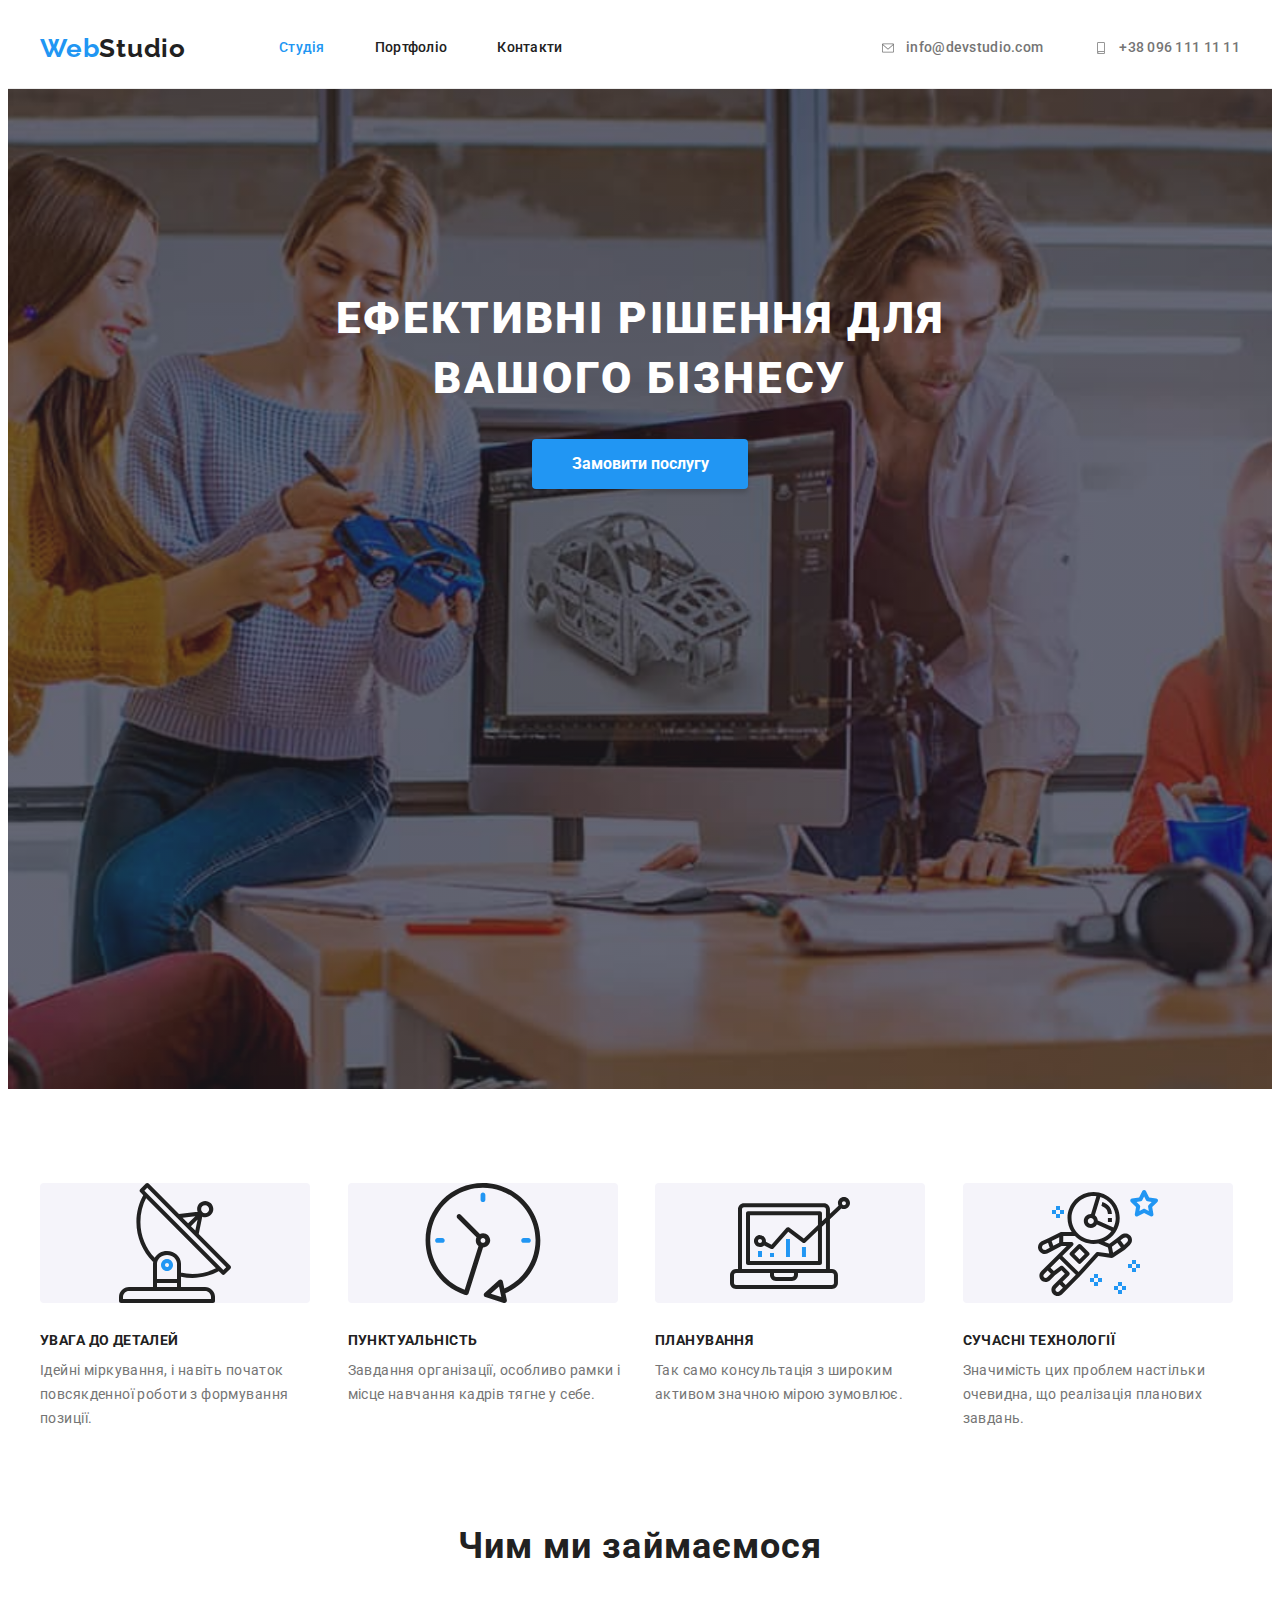
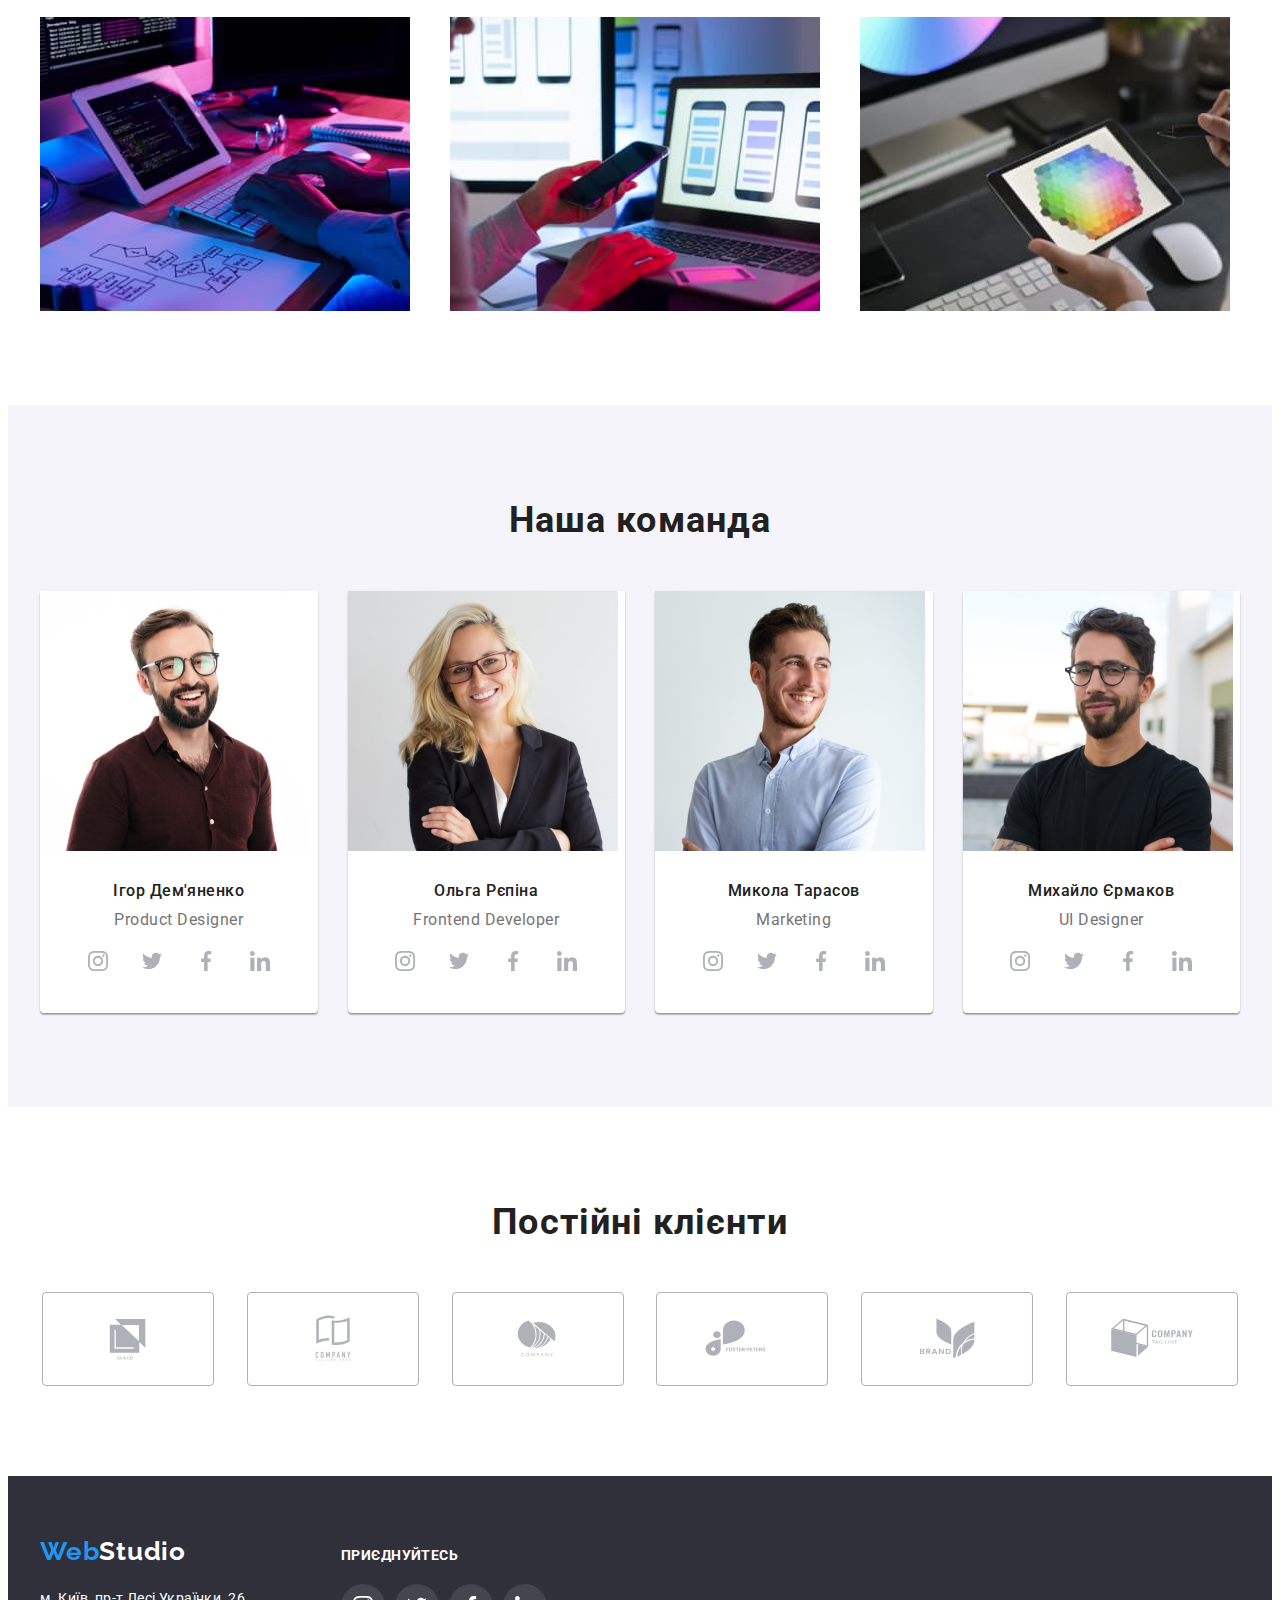
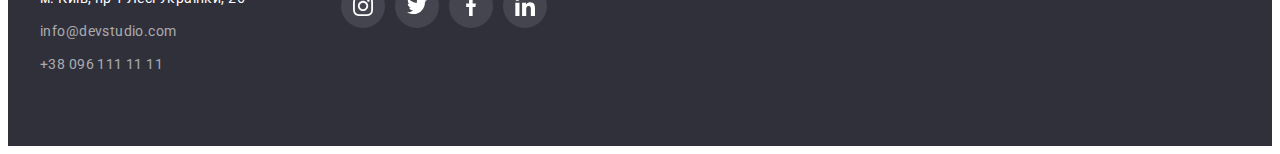
==== commit 04133055: "Добавляет исправления." ====
--- a/index.html
+++ b/index.html
@@ -249,32 +249,32 @@
       <div class="container">
         <h2 class="titel-clients">Постійні клієнти</h2>
         <ul class="clients-list list">
-          <li>
+          <li class="clients-list-item">
             <a class="clients-link" href=""><svg class="clients-icon" width="170" height="92">
                 <use href="./images/symbol-defs.svg#icon-Logo0"></use>
               </svg></a>
           </li>
-          <li>
+          <li class="clients-list-item">
             <a class="clients-link" href=""><svg class="clients-icon" width="170" height="92">
                 <use href="./images/symbol-defs.svg#icon-Logo1"></use>
               </svg></a>
           </li>
-          <li>
+          <li class="clients-list-item">
             <a class="clients-link" href=""><svg class="clients-icon" width="170" height="92">
                 <use href="./images/symbol-defs.svg#icon-Logo2"></use>
               </svg></a>
           </li>
-          <li>
+          <li class="clients-list-item">
             <a class="clients-link" href=""><svg class="clients-icon" width="170" height="92">
                 <use href="./images/symbol-defs.svg#icon-Logo3"></use>
               </svg></a>
           </li>
-          <li>
+          <li class="clients-list-item">
             <a class="clients-link" href=""><svg class="clients-icon" width="170" height="92">
                 <use href="./images/symbol-defs.svg#icon-Logo4"></use>
               </svg></a>
           </li>
-          <li>
+          <li class="clients-list-item">
             <a class="clients-link" href=""><svg class="clients-icon" width="170" height="92">
                 <use href="./images/symbol-defs.svg#icon-Logo5"></use>
               </svg></a>
@@ -312,22 +312,22 @@
           <ul class="footer-list list">
             <li>
               <a href="" class="footer-soc-link"><svg class="footer-icon" width="20" height="20">
-                  <use href="./images/symbol-defs.svg#icon-instagram-footer"></use>
+                  <use href="./images/symbol-defs.svg#icon-instagram"></use>
                 </svg></a>
             </li>
             <li>
               <a href="" class="footer-soc-link"><svg class="footer-icon" width="20" height="20">
-                  <use href="./images/symbol-defs.svg#icon-twitter-footer"></use>
+                  <use href="./images/symbol-defs.svg#icon-twitter"></use>
                 </svg></a>
             </li>
             <li>
               <a href="" class="footer-soc-link"><svg class="footer-icon" width="20" height="20">
-                  <use href="./images/symbol-defs.svg#icon-facebook-footer"></use>
+                  <use href="./images/symbol-defs.svg#icon-facebook"></use>
                 </svg></a>
             </li>
             <li>
               <a href="" class="footer-soc-link"><svg class="footer-icon" width="20" height="20">
-                  <use href="./images/symbol-defs.svg#icon-linkedin-footer"></use>
+                  <use href="./images/symbol-defs.svg#icon-linkedin"></use>
                 </svg></a>
             </li>
           </ul>
--- a/css/styles.css
+++ b/css/styles.css
@@ -23,7 +23,7 @@
   width: 1200px;
   padding-left: 15px;
   padding-right: 15px;
-  outline: 2px solid red;
+  /* outline: 2px solid red; */
 }
 
 .link {
@@ -222,7 +222,8 @@
 }
 
 .feature-icon {
-  background: #f5f4fa;
+  display: block;
+  background-color: var(--color-background-our-team);
   border-radius: 4px;
   margin-bottom: 30px;
 }
@@ -286,8 +287,14 @@
 }
 
 .team-list-item {
+  padding-bottom: 30px;
+  width: 270px;
   width: calc((100% - 3 * 30px) / 4);
   background-color: var(--color-white);
+
+  box-shadow: 0px 1px 3px rgba(0, 0, 0, 0.12), 0px 1px 1px rgba(0, 0, 0, 0.14),
+    0px 2px 1px rgba(0, 0, 0, 0.2);
+  border-radius: 0px 0px 4px 4px;
 }
 
 .team-titel {
@@ -299,11 +306,6 @@
   text-align: center;
   letter-spacing: 0.03em;
   color: var(--main-color-titel);
-}
-
-.team-list-item {
-  padding-bottom: 30px;
-  width: 270px;
 }
 
 .team-image {
@@ -383,9 +385,16 @@
   gap: 30px;
 }
 
+.clients-list-item {
+  display: flex;
+  justify-content: center;
+  align-items: center;
+
+  width: calc((100% - 5 * 30px)/6);
+  height: 92px;
+}
+
 .clients-link {
-  width: 170px;
-  height: 92px;
   display: flex;
   justify-content: center;
   align-items: center;
@@ -418,6 +427,7 @@
 
 .wraper-footer-content {
   display: flex;
+  align-items: baseline;
 }
 
 .logo.footer {
@@ -456,6 +466,7 @@
 
 .wraper-footer-soc-list {
   margin-left: 70px;
+  
 }
 
 .footer-text {
@@ -464,7 +475,6 @@
   line-height: 1.14;
   letter-spacing: 0.03em;
   text-transform: uppercase;
-  mp: 78px;
   margin-bottom: 20px;
 
   color: #ffffff;
@@ -478,7 +488,6 @@
   width: 44px;
   height: 44px;
   background-color: rgba(255, 255, 255, 0.1);
-  display: block;
   border-radius: 50%;
   display: flex;
   justify-content: center;
@@ -533,6 +542,9 @@
 .project-button:focus {
   color: var(--color-white);
   background-color: var(--color-blue);
+
+  box-shadow: 0px 3px 1px rgba(0, 0, 0, 0.1), 0px 1px 2px rgba(0, 0, 0, 0.08),
+    0px 2px 2px rgba(0, 0, 0, 0.12);
 }
 
 .project-list {
@@ -542,7 +554,17 @@
 }
 
 .item-project {
-  width: calc((100% - 2 * 30px) / 3);
+  width: calc((100% - 2 * 30px) / 3); 
+}
+
+.project-link {
+  display: block;
+}
+
+.project-link:hover,
+.project-link:focus {
+  box-shadow: 0px 1px 1px rgba(0, 0, 0, 0.12), 0px 4px 4px rgba(0, 0, 0, 0.06),
+    1px 4px 6px rgba(0, 0, 0, 0.16);
 }
 
 .project-imege {
@@ -551,6 +573,7 @@
 
 .list-wraper {
   padding: 20px 24px;
+  border-radius: 0px 0px 4px 4px;
 
   border-bottom: 1px solid var(--color-border);
   border-left: 1px solid var(--color-border);
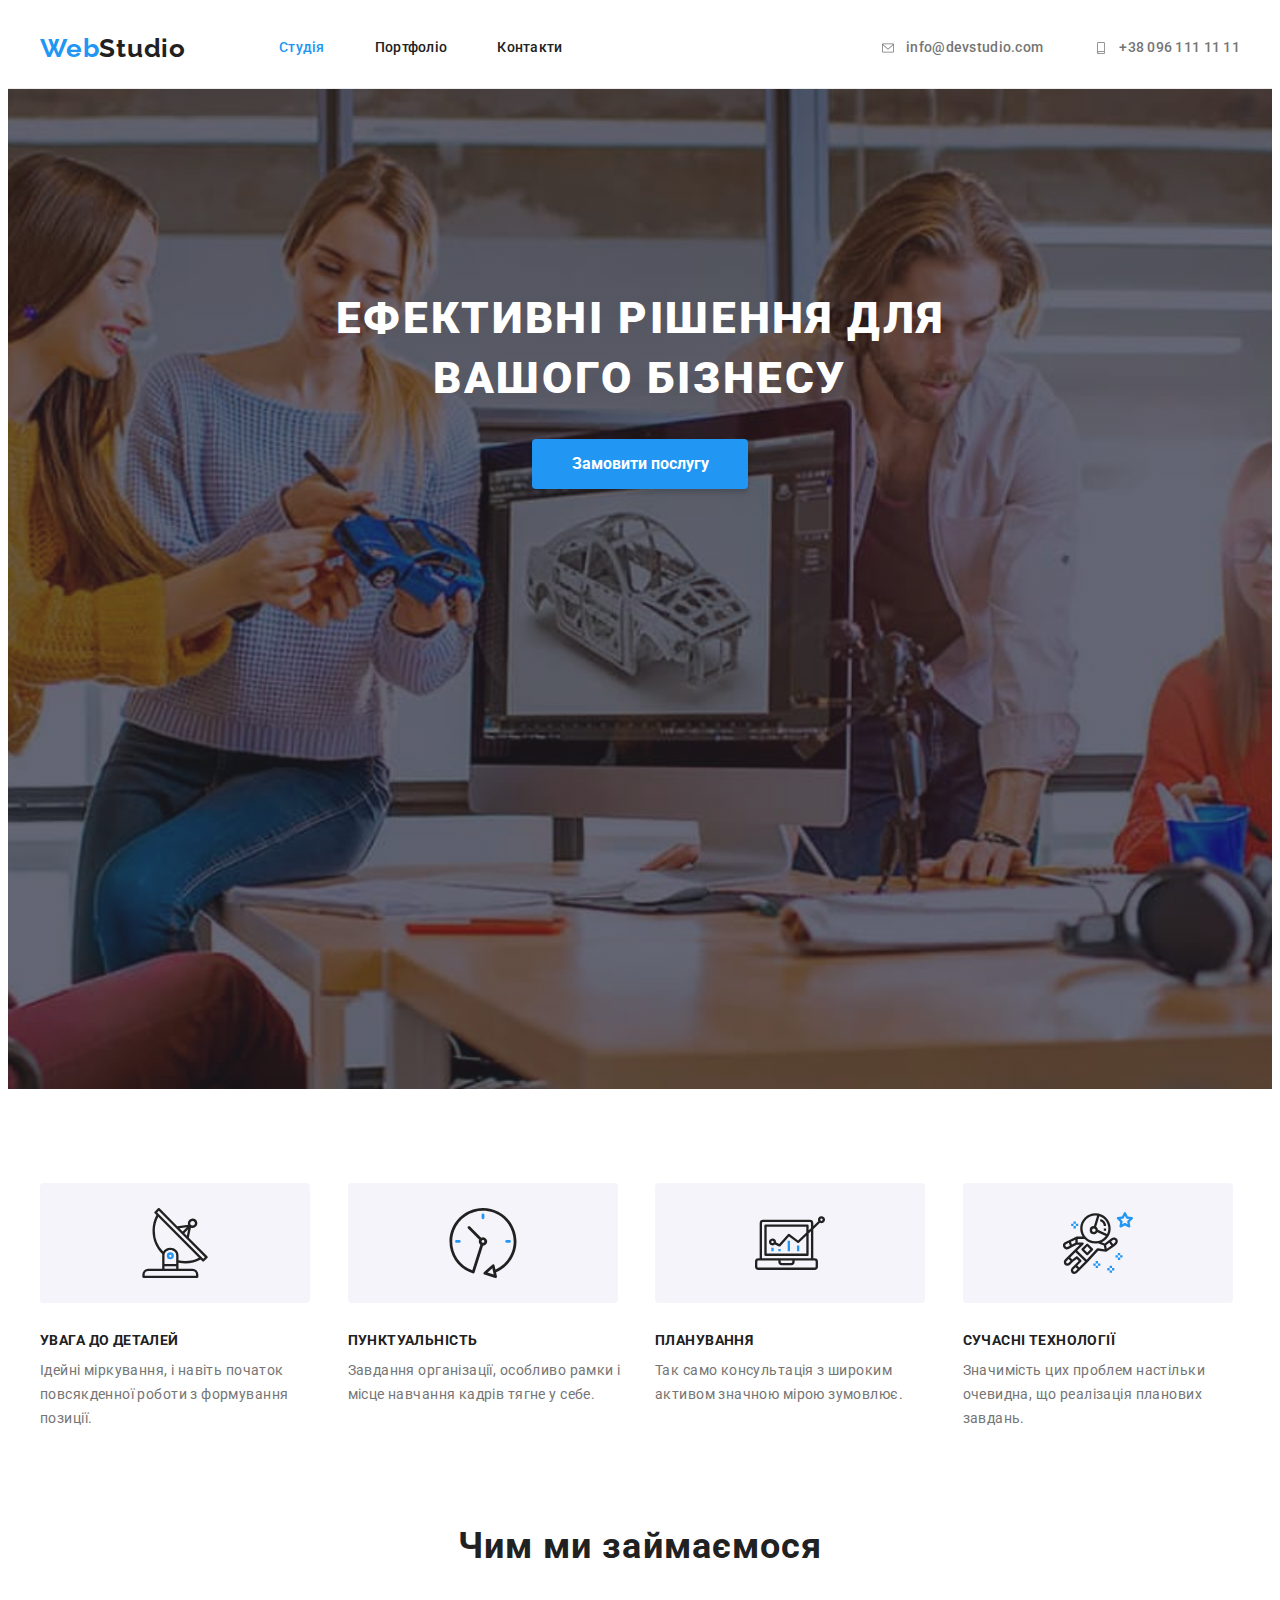
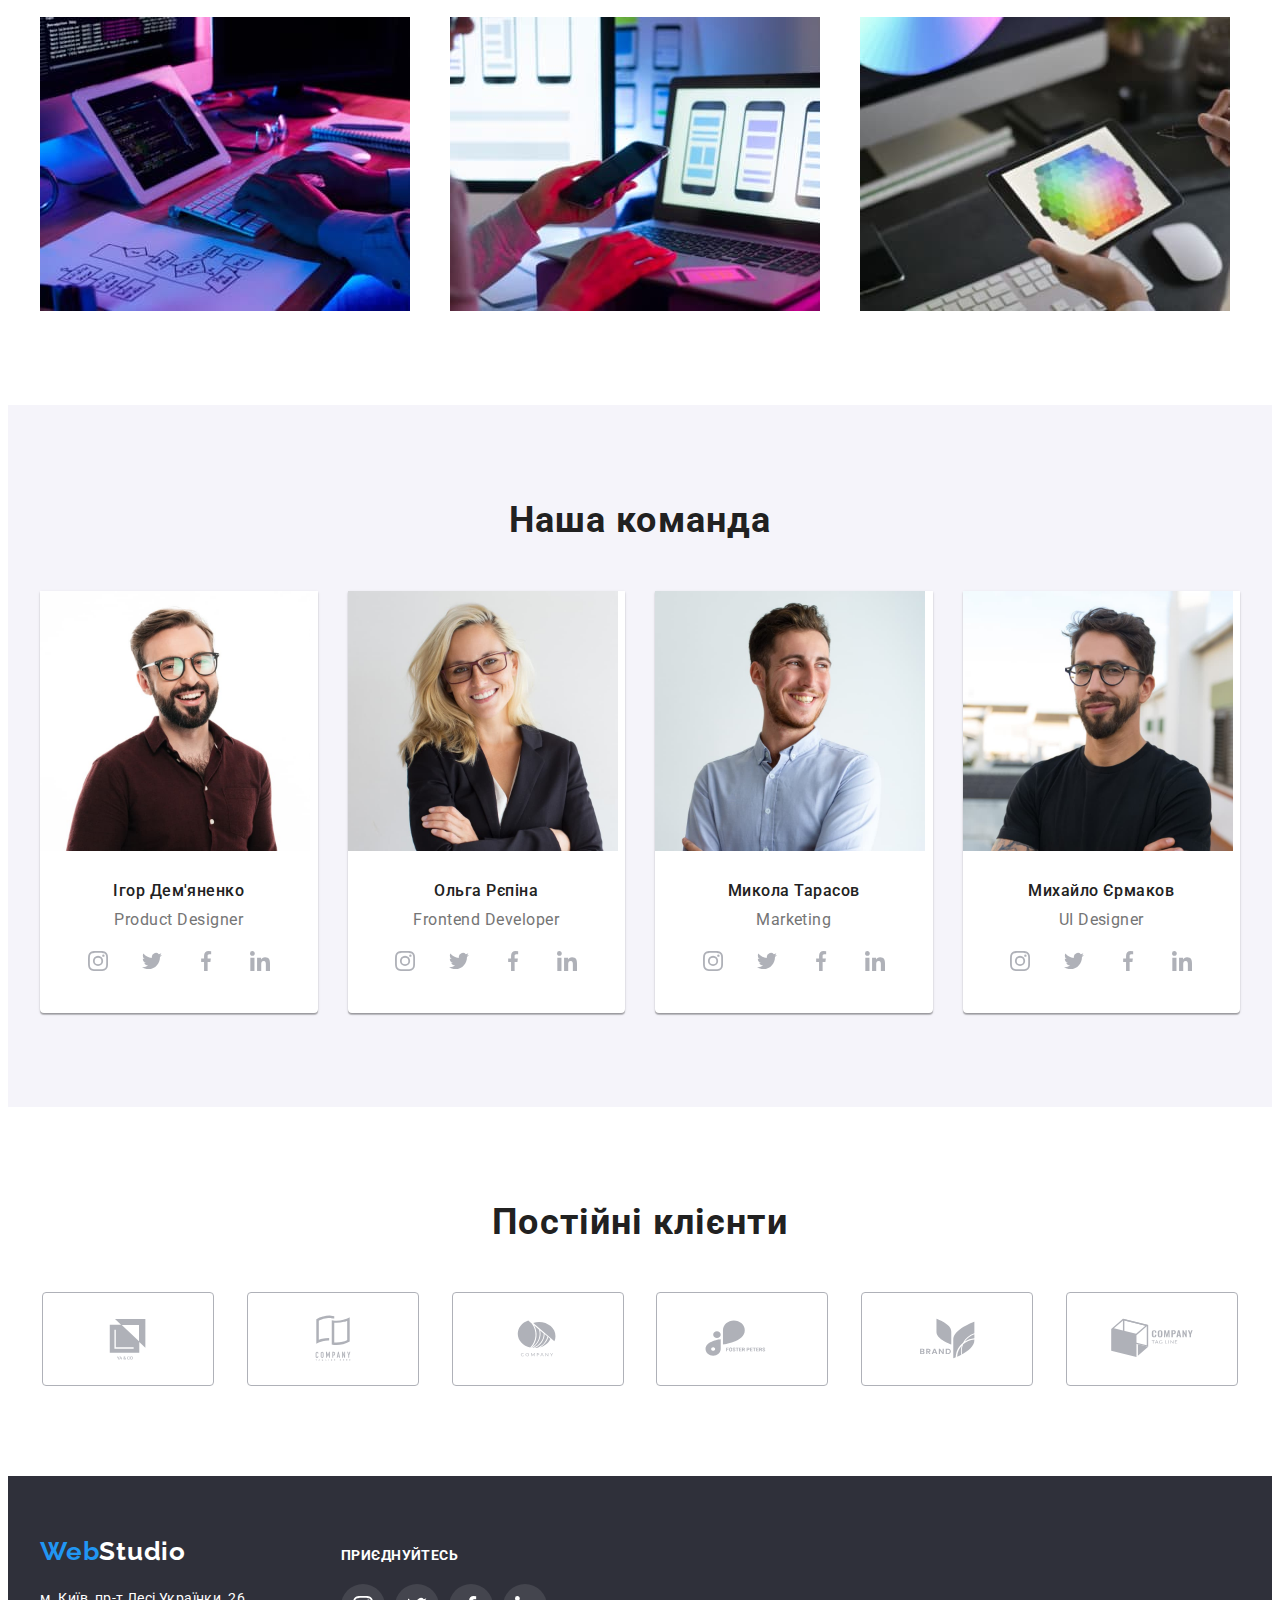
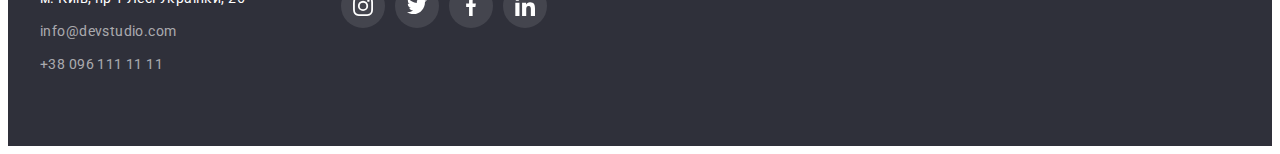
==== commit f8bb0ec7: "Коррекция feature-icon" ====
--- a/index.html
+++ b/index.html
@@ -63,36 +63,44 @@
         <h2 class="visually-hidden">Особливості</h2>
         <ul class="feature-list list">
           <li class="feature-item">
-            <svg class="feature-icon" width="270" height="120">
-              <use href="./images/symbol-defs.svg#icon-antenna"></use>
-            </svg>
+            <div class="wraper-icon">
+              <svg class="feature-icon" width="70" height="70">
+                <use href="./images/symbol-defs.svg#icon-antenna"></use>
+              </svg>
+            </div>
             <h3 class="feature-titel">увага до деталей</h3>
             <p class="feature-text">
               Ідейні міркування, і навіть початок повсякденної роботи з формування позиції.
             </p>
           </li>
           <li class="feature-item">
-            <svg class="feature-icon" width="270" height="120">
-              <use href="./images/symbol-defs.svg#icon-clock"></use>
-            </svg>
+            <div class="wraper-icon">
+              <svg class="feature-icon" width="70" height="70">
+                <use href="./images/symbol-defs.svg#icon-clock"></use>
+              </svg>
+            </div>
             <h3 class="feature-titel">пунктуальність</h3>
             <p class="feature-text">
               Завдання організації, особливо рамки і місце навчання кадрів тягне у себе.
             </p>
           </li>
           <li class="feature-item">
-            <svg class="feature-icon" width="270" height="120">
-              <use href="./images/symbol-defs.svg#icon-diagram"></use>
-            </svg>
+            <div class="wraper-icon">
+              <svg class="feature-icon" width="70" height="70">
+                <use href="./images/symbol-defs.svg#icon-diagram"></use>
+              </svg>
+            </div>
             <h3 class="feature-titel">планування</h3>
             <p class="feature-text">
               Так само консультація з широким активом значною мірою зумовлює.
             </p>
           </li>
           <li class="feature-item">
-            <svg class="feature-icon" width="270" height="120">
-              <use href="./images/symbol-defs.svg#icon-astronaut"></use>
-            </svg>
+            <div class="wraper-icon">
+              <svg class="feature-icon" width="70" height="70">
+                <use href="./images/symbol-defs.svg#icon-astronaut"></use>
+              </svg>
+            </div>
             <h3 class="feature-titel">сучасні технології</h3>
             <p class="feature-text">
               Значимість цих проблем настільки очевидна, що реалізація планових завдань.
--- a/css/styles.css
+++ b/css/styles.css
@@ -221,11 +221,19 @@
   width: calc((100% - 3 * 30px) / 4);
 }
 
+.wraper-icon {
+  display: flex;
+  justify-content: center;
+  align-items: center;
+  width: 270px;
+  height: 120px;
+  background-color: var(--color-background-our-team);
+  margin-bottom: 30px;
+  border-radius: 4px;
+}
+
 .feature-icon {
   display: block;
-  background-color: var(--color-background-our-team);
-  border-radius: 4px;
-  margin-bottom: 30px;
 }
 
 .feature-titel {
@@ -390,7 +398,7 @@
   justify-content: center;
   align-items: center;
 
-  width: calc((100% - 5 * 30px)/6);
+  width: calc((100% - 5 * 30px) / 6);
   height: 92px;
 }
 
@@ -466,7 +474,6 @@
 
 .wraper-footer-soc-list {
   margin-left: 70px;
-  
 }
 
 .footer-text {
@@ -554,7 +561,7 @@
 }
 
 .item-project {
-  width: calc((100% - 2 * 30px) / 3); 
+  width: calc((100% - 2 * 30px) / 3);
 }
 
 .project-link {
